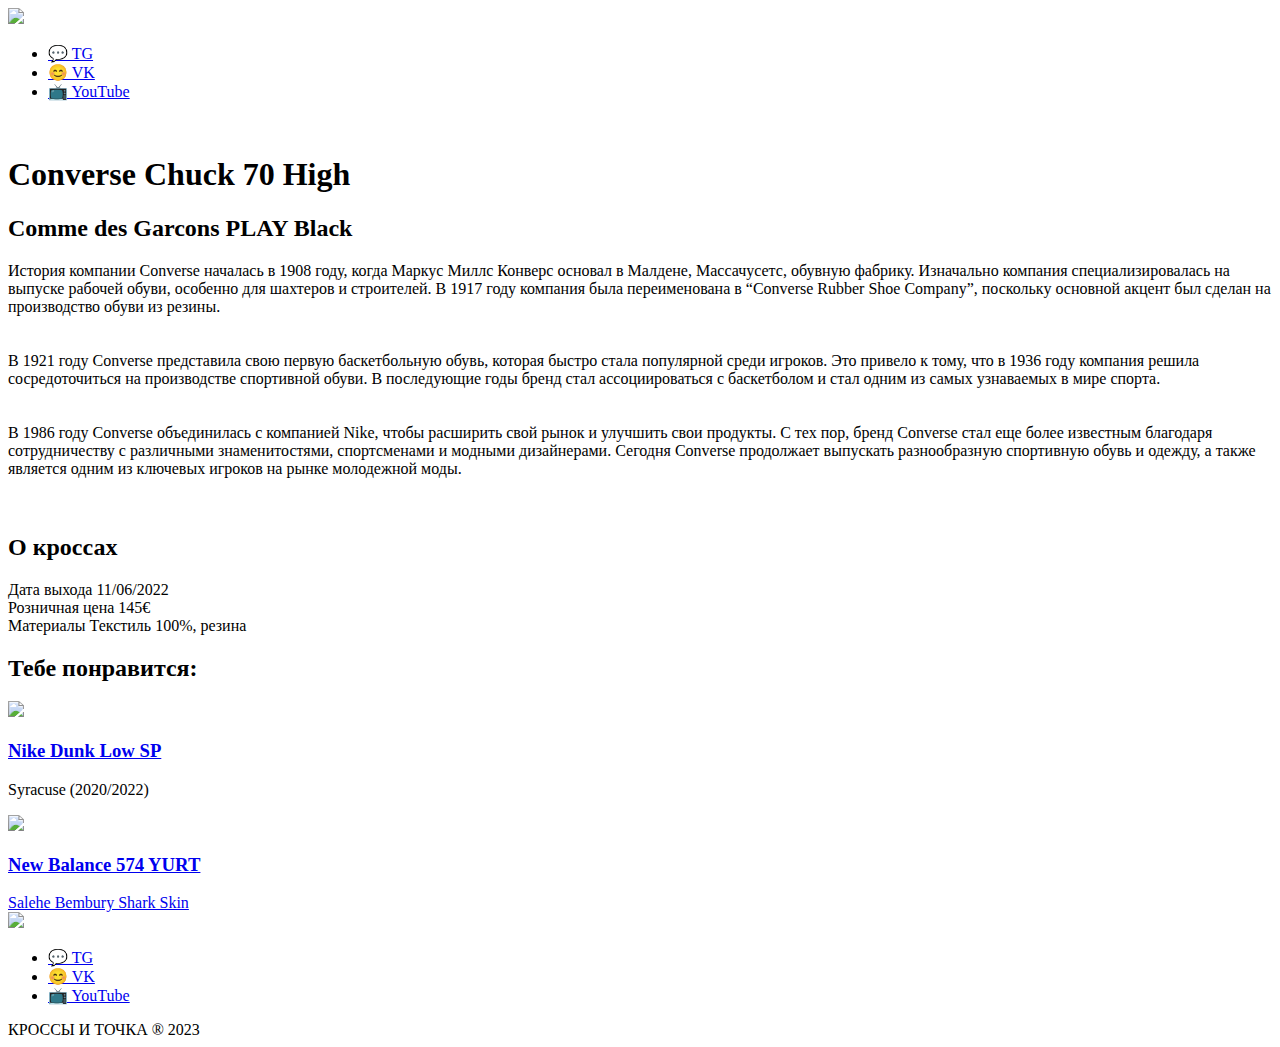
==== index3(3).html @ 868bda97 "Merge 6ede84428cba9a59267b6df7b12e8847ba3fce12 into 9973ef8cdad1fad8cfd1688df6014c74a28e8bb9" ====
<!DOCTYPE html>
<html>
<head>
    <title>Кроссы - и точка</title>
    <link rel="stylesheet" href="index3.css"/>
    <link rel="preconnect" href="https://fonts.googleapis.com">
    <link rel="preconnect" href="https://fonts.gstatic.com" crossorigin>
    <link href="https://fonts.googleapis.com/css2?family=Anonymous+Pro:wght@400;700&family=IBM+Plex+Mono:wght@500&display=swap" rel="stylesheet">
    <meta name="viewport" content="width=device-width, initial-scale=1.0">
</head>
<body>
    <header>
        <div class="container">
            <div class="header-content">
                <a href="index.html"><img src="img/logo.svg" class="logo"></a>
                <div class="social">
                    <nav class="nav-menu">
                    <ul>
                    <li><a href="https://t.me/der_res" class="link-social">💬 TG</a></li>
                    <li><a href="https://vk.com/tima_010101" class="link-social">😊 VK</a></li>
                    <li><a href="https://www.youtube.com/channel/UChY-dPrZ0GXgKf8XBsyh7aA" class="link-social">📺 YouTube</a></li>
                    </ul>
                    </nav>
                </div>
            </div>
        </div>
    </header>
    <main>
        <div class="container">
            <div class="block-card">
                <div class="image-cross">
                    <img src="img\sneaker-big__img (2).png" alt="" class="image-cross1">
                </div>
                <div class="big-text">
                    <h1 class="big">Converse Chuck 70 High</h1>
                </div>
                <div class="big">
                    <h2 class="medium">
                        Comme des Garcons PLAY Black
                    </h2>
                </div>
                <div class="element">
                <div class="block-text-left">
                    <a class="small">История компании Converse началась в 1908 году, когда Маркус Миллс Конверс основал в Малдене, Массачусетс, обувную фабрику. Изначально компания специализировалась на выпуске рабочей обуви, особенно для шахтеров и строителей. В 1917 году компания была переименована в “Converse Rubber Shoe Company”, поскольку основной акцент был сделан на производство обуви из резины.<br><br><br>

                        В 1921 году Converse представила свою первую баскетбольную обувь, которая быстро стала популярной среди игроков. Это привело к тому, что в 1936 году компания решила сосредоточиться на производстве спортивной обуви. В последующие годы бренд стал ассоциироваться с баскетболом и стал одним из самых узнаваемых в мире спорта.<br><br><br>
                        
                        В 1986 году Converse объединилась с компанией Nike, чтобы расширить свой рынок и улучшить свои продукты. С тех пор, бренд Converse стал еще более известным благодаря сотрудничеству с различными знаменитостями, спортсменами и модными дизайнерами. Сегодня Converse продолжает выпускать разнообразную спортивную обувь и одежду, а также является одним из ключевых игроков на рынке молодежной моды.<br><br><br>
                    </a>
                </div>
            <div class="block-text-right">
                <div class="forblockrightposition">
                    <div class="block-for-margin">
                    <h2 class="medium-1">О кроссах</h2>
                    <div class="separator"></div>
                    <div class="block-text-right-content">
                        <a class="very-small">Дата выхода</a>
                        <a class="very-small1">11/06/2022</a>
                        </div>
                    <div class="separator"></div>
                    <div class="block-text-right-content">
                        <a class="very-small">Розничная цена</a>
                        <a class="very-small1">145€</a>
                        </div>
                    <div class="separator"></div>
                    <div class="block-text-right-content">
                        <a class="very-small">Материалы</a>
                        <a class="very-small1">Текстиль 100%, резина</a>
                    </div>
                    <div class="separator"></div>
                </div>
                </div>
                </div>
        </div>
    </div>
</div>

</main>
<div class="container">
    <h2 class="medium-maybe">
        Тебе понравится: 
    </h2>
    <div class="cards">
    <div class="card">
        <a href="index2 (2).html" class="link"><img src="img/7.png" class="card-img"></a>
        <div class="card-text">
            <a href="index2 (2).html" class="link"><h3 class="big-card-text">Nike Dunk Low SP</h3></a>
            <p class="small-text-card">Syracuse (2020/2022)</p>
        </div>
    </div>
    <div class="card" href="index3.html">
        <a href="index3.html" class="link"><img src="img/6.png" class="card-img" href="index3.html"></a>
        <div class="card-text">
            <a href="index3.html" class="link"><h3 class="big-card-text">New Balance 574 YURT</h3></a>
            <a class="small-text-card"  href="index3.html">Salehe Bembury Shark Skin</a>
        </div>
            </div>
        </div>
    </div>
</main>
<footer>
    <div class="container">
        <div class="footer-top">
            <img src="img/logo-footer.svg" class="footer-logo">
            <div class="social">
                <nav class="nav-menu">
                    <ul>
                    <li><a href="https://t.me/der_res" >💬 TG</a></li>
                    <li><a href="https://vk.com/tima_010101">😊 VK</a></li>
                    <li><a href="https://www.youtube.com/channel/UChY-dPrZ0GXgKf8XBsyh7aA">📺 YouTube</a></li>
                    </ul>
                    </nav>
            </div>
        </div>
        <div class="line">
        </div>
        <div class="footer-bottom">
            КРОССЫ И ТОЧКА ® 2023
        </div>
    </div>
</footer>
</body>
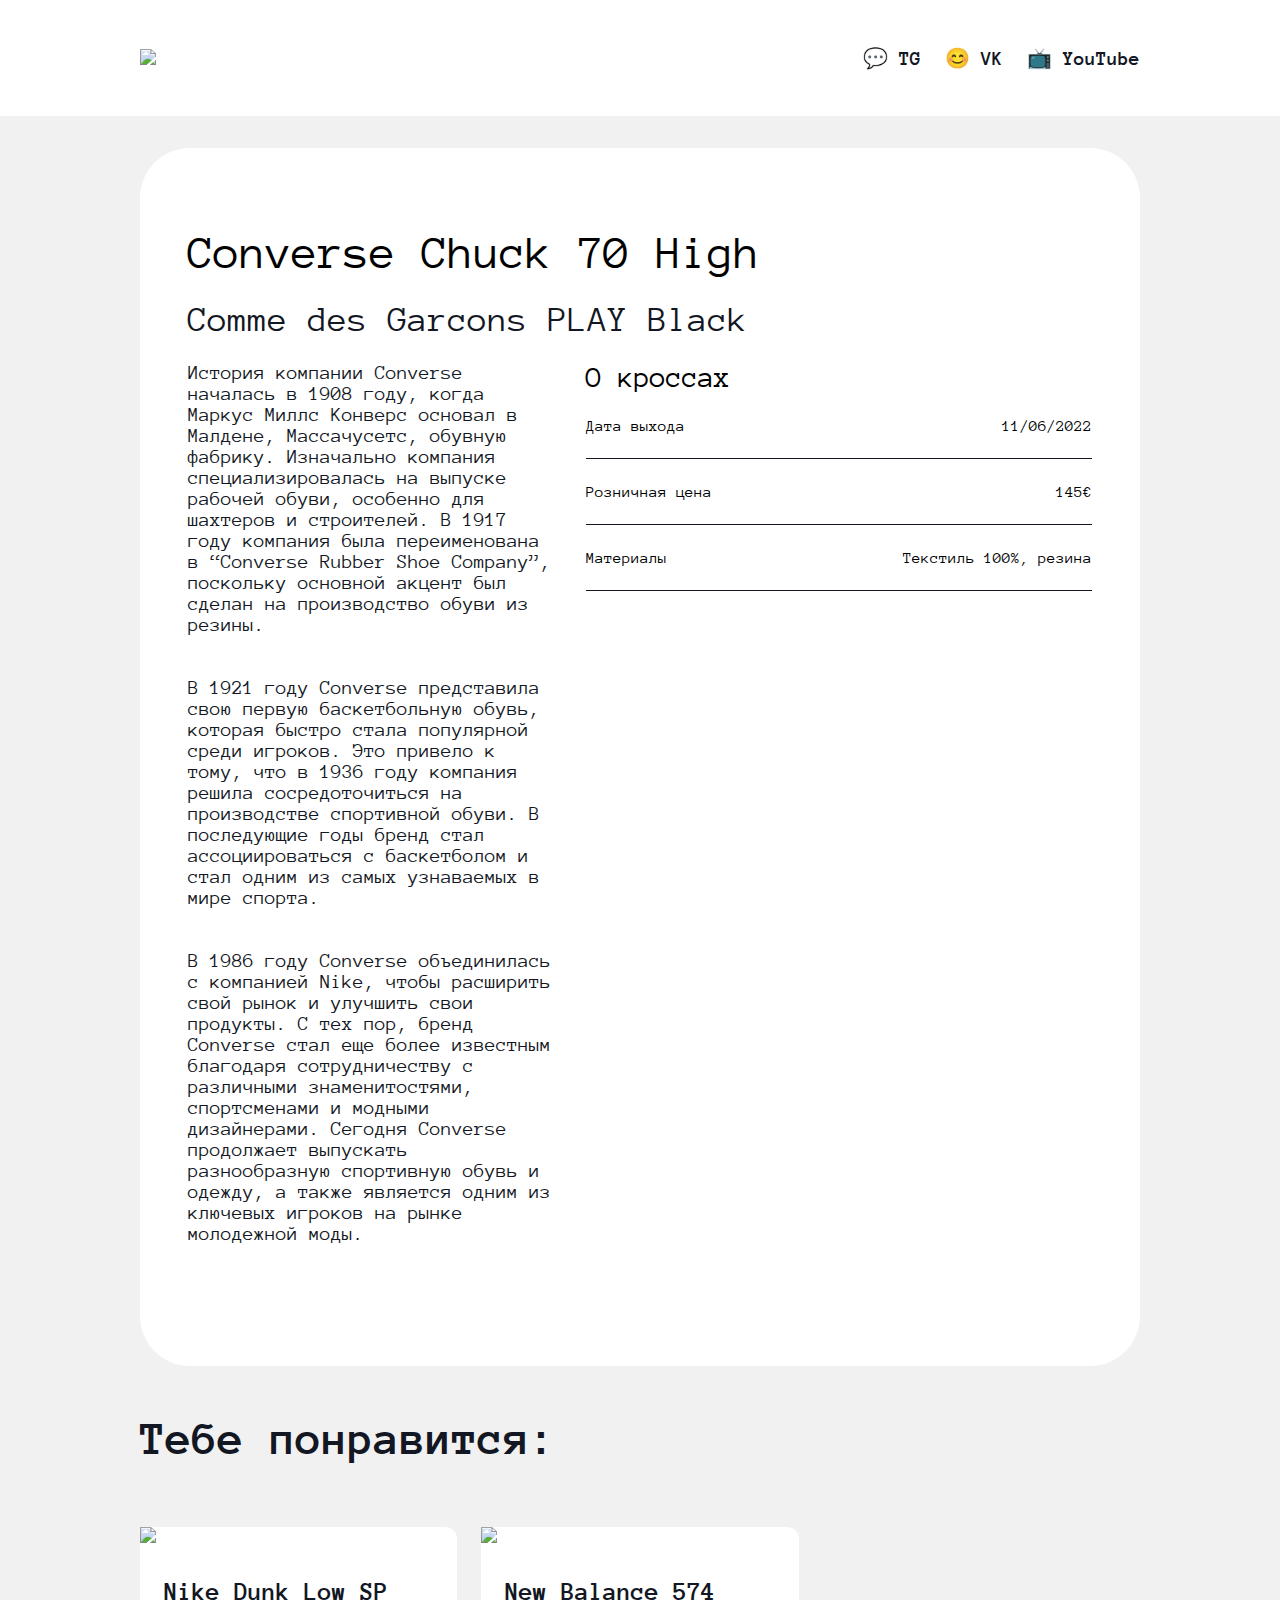
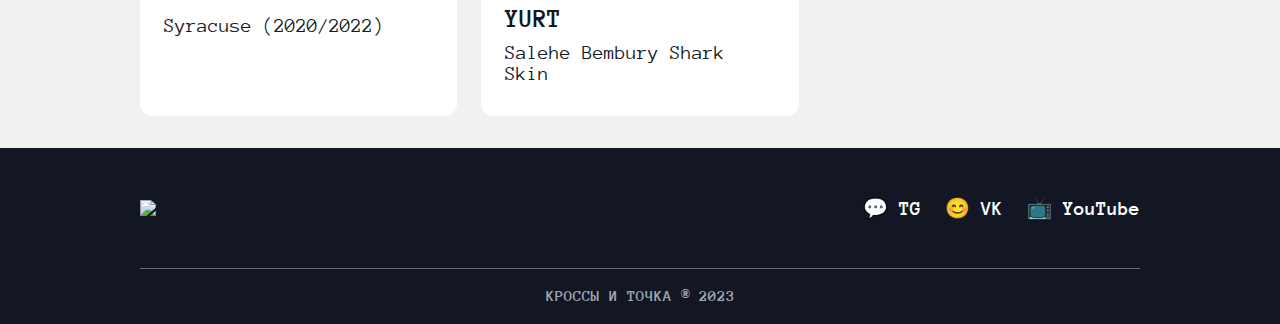
==== commit 735cdbb0: "Add files via upload" ====
--- a/index3(3).html
+++ b/index3(3).html
@@ -1,122 +1,118 @@
-<!DOCTYPE html>
-<html>
-<head>
-    <title>Кроссы - и точка</title>
-    <link rel="stylesheet" href="index3.css"/>
-    <link rel="preconnect" href="https://fonts.googleapis.com">
-    <link rel="preconnect" href="https://fonts.gstatic.com" crossorigin>
-    <link href="https://fonts.googleapis.com/css2?family=Anonymous+Pro:wght@400;700&family=IBM+Plex+Mono:wght@500&display=swap" rel="stylesheet">
-    <meta name="viewport" content="width=device-width, initial-scale=1.0">
-</head>
-<body>
-    <header>
-        <div class="container">
-            <div class="header-content">
-                <a href="index.html"><img src="img/logo.svg" class="logo"></a>
-                <div class="social">
-                    <nav class="nav-menu">
-                    <ul>
-                    <li><a href="https://t.me/der_res" class="link-social">💬 TG</a></li>
-                    <li><a href="https://vk.com/tima_010101" class="link-social">😊 VK</a></li>
-                    <li><a href="https://www.youtube.com/channel/UChY-dPrZ0GXgKf8XBsyh7aA" class="link-social">📺 YouTube</a></li>
-                    </ul>
-                    </nav>
-                </div>
-            </div>
-        </div>
-    </header>
-    <main>
-        <div class="container">
-            <div class="block-card">
-                <div class="image-cross">
-                    <img src="img\sneaker-big__img (2).png" alt="" class="image-cross1">
-                </div>
-                <div class="big-text">
-                    <h1 class="big">Converse Chuck 70 High</h1>
-                </div>
-                <div class="big">
-                    <h2 class="medium">
-                        Comme des Garcons PLAY Black
-                    </h2>
-                </div>
-                <div class="element">
-                <div class="block-text-left">
-                    <a class="small">История компании Converse началась в 1908 году, когда Маркус Миллс Конверс основал в Малдене, Массачусетс, обувную фабрику. Изначально компания специализировалась на выпуске рабочей обуви, особенно для шахтеров и строителей. В 1917 году компания была переименована в “Converse Rubber Shoe Company”, поскольку основной акцент был сделан на производство обуви из резины.<br><br><br>
-
-                        В 1921 году Converse представила свою первую баскетбольную обувь, которая быстро стала популярной среди игроков. Это привело к тому, что в 1936 году компания решила сосредоточиться на производстве спортивной обуви. В последующие годы бренд стал ассоциироваться с баскетболом и стал одним из самых узнаваемых в мире спорта.<br><br><br>
-                        
-                        В 1986 году Converse объединилась с компанией Nike, чтобы расширить свой рынок и улучшить свои продукты. С тех пор, бренд Converse стал еще более известным благодаря сотрудничеству с различными знаменитостями, спортсменами и модными дизайнерами. Сегодня Converse продолжает выпускать разнообразную спортивную обувь и одежду, а также является одним из ключевых игроков на рынке молодежной моды.<br><br><br>
-                    </a>
-                </div>
-            <div class="block-text-right">
-                <div class="forblockrightposition">
-                    <div class="block-for-margin">
-                    <h2 class="medium-1">О кроссах</h2>
-                    <div class="separator"></div>
-                    <div class="block-text-right-content">
-                        <a class="very-small">Дата выхода</a>
-                        <a class="very-small1">11/06/2022</a>
-                        </div>
-                    <div class="separator"></div>
-                    <div class="block-text-right-content">
-                        <a class="very-small">Розничная цена</a>
-                        <a class="very-small1">145€</a>
-                        </div>
-                    <div class="separator"></div>
-                    <div class="block-text-right-content">
-                        <a class="very-small">Материалы</a>
-                        <a class="very-small1">Текстиль 100%, резина</a>
-                    </div>
-                    <div class="separator"></div>
-                </div>
-                </div>
-                </div>
-        </div>
-    </div>
-</div>
-
-</main>
-<div class="container">
-    <h2 class="medium-maybe">
-        Тебе понравится: 
-    </h2>
-    <div class="cards">
-    <div class="card">
-        <a href="index2 (2).html" class="link"><img src="img/7.png" class="card-img"></a>
-        <div class="card-text">
-            <a href="index2 (2).html" class="link"><h3 class="big-card-text">Nike Dunk Low SP</h3></a>
-            <p class="small-text-card">Syracuse (2020/2022)</p>
-        </div>
-    </div>
-    <div class="card" href="index3.html">
-        <a href="index3.html" class="link"><img src="img/6.png" class="card-img" href="index3.html"></a>
-        <div class="card-text">
-            <a href="index3.html" class="link"><h3 class="big-card-text">New Balance 574 YURT</h3></a>
-            <a class="small-text-card"  href="index3.html">Salehe Bembury Shark Skin</a>
-        </div>
-            </div>
-        </div>
-    </div>
-</main>
-<footer>
-    <div class="container">
-        <div class="footer-top">
-            <img src="img/logo-footer.svg" class="footer-logo">
-            <div class="social">
-                <nav class="nav-menu">
-                    <ul>
-                    <li><a href="https://t.me/der_res" >💬 TG</a></li>
-                    <li><a href="https://vk.com/tima_010101">😊 VK</a></li>
-                    <li><a href="https://www.youtube.com/channel/UChY-dPrZ0GXgKf8XBsyh7aA">📺 YouTube</a></li>
-                    </ul>
-                    </nav>
-            </div>
-        </div>
-        <div class="line">
-        </div>
-        <div class="footer-bottom">
-            КРОССЫ И ТОЧКА ® 2023
-        </div>
-    </div>
-</footer>
-</body>
+<!DOCTYPE html>
+<html>
+<head>
+    <title>Кроссы - и точка</title>
+    <link rel="stylesheet" href="index3.css"/>
+    <link rel="preconnect" href="https://fonts.googleapis.com">
+    <link rel="preconnect" href="https://fonts.gstatic.com" crossorigin>
+    <link href="https://fonts.googleapis.com/css2?family=Anonymous+Pro:wght@400;700&family=IBM+Plex+Mono:wght@500&display=swap" rel="stylesheet">
+    <meta name="viewport" content="width=device-width, initial-scale=1.0">
+</head>
+<body>
+    <header>
+        <div class="container">
+            <div class="header-content">
+                <a href="index.html"><img src="img/logo.svg" class="logo"></a>
+                <div class="social">
+                    <nav class="nav-menu">
+                    <ul>
+                    <li><a href="https://t.me/der_res" class="link-social">💬 TG</a></li>
+                    <li><a href="https://vk.com/tima_010101" class="link-social">😊 VK</a></li>
+                    <li><a href="https://www.youtube.com/channel/UChY-dPrZ0GXgKf8XBsyh7aA" class="link-social">📺 YouTube</a></li>
+                    </ul>
+                    </nav>
+                </div>
+            </div>
+        </div>
+    </header>
+    <main>
+        <div class="container">
+            <div class="block-card">
+                <div class="image-cross">
+                    <img src="img\sneaker-big__img (2).png" alt="" class="image-cross1">
+                </div>
+                <div class="big-text">
+                    <h2 class="big">Converse Chuck 70 High</h2>
+                </div>
+                <div class="big">
+                    <h2 class="medium">
+                        Comme des Garcons PLAY Black
+                    </h2>
+                </div>
+                <div class="element">
+                <div class="block-text-left">
+                    <p class="small">История компании Converse началась в 1908 году, когда Маркус Миллс Конверс основал в Малдене, Массачусетс, обувную фабрику. Изначально компания специализировалась на выпуске рабочей обуви, особенно для шахтеров и строителей. В 1917 году компания была переименована в “Converse Rubber Shoe Company”, поскольку основной акцент был сделан на производство обуви из резины.<br><br><br>
+
+                        В 1921 году Converse представила свою первую баскетбольную обувь, которая быстро стала популярной среди игроков. Это привело к тому, что в 1936 году компания решила сосредоточиться на производстве спортивной обуви. В последующие годы бренд стал ассоциироваться с баскетболом и стал одним из самых узнаваемых в мире спорта.<br><br><br>
+                        
+                        В 1986 году Converse объединилась с компанией Nike, чтобы расширить свой рынок и улучшить свои продукты. С тех пор, бренд Converse стал еще более известным благодаря сотрудничеству с различными знаменитостями, спортсменами и модными дизайнерами. Сегодня Converse продолжает выпускать разнообразную спортивную обувь и одежду, а также является одним из ключевых игроков на рынке молодежной моды.<br><br><br>
+                    </p>
+                </div>
+            <div class="block-text-right">
+                <div class="forblockrightposition">
+                    <div class="block-for-margin">
+                    <h3 class="medium-1">О кроссах</h3>
+                    <div class="block-text-right-content">
+                        <p class="very-small">Дата выхода</p>
+                        <p class="very-small1">11/06/2022</p>
+                        </div>
+                    <div class="block-text-right-content">
+                        <p class="very-small">Розничная цена</p>
+                        <p class="very-small1">145€</p>
+                        </div>
+                    <div class="block-text-right-content">
+                        <p class="very-small">Материалы</p>
+                        <p class="very-small1">Текстиль 100%, резина</p>
+                    </div>
+                </div>
+                </div>
+                </div>
+        </div>
+    </div>
+</div>
+
+</main>
+<div class="container">
+    <h2 class="medium-maybe">
+        Тебе понравится: 
+    </h2>
+    <div class="cards">
+    <div class="card">
+        <a href="index2 (2).html" class="link"><img src="img/7.png" class="card-img"></a>
+        <div class="card-text">
+            <a href="index2 (2).html" class="link"><h3 class="big-card-text">Nike Dunk Low SP</h3></a>
+            <p class="small-text-card">Syracuse (2020/2022)</p>
+        </div>
+    </div>
+    <div class="card" href="index3.html">
+        <a href="index3.html" class="link"><img src="img/6.png" class="card-img" href="index3.html"></a>
+        <div class="card-text">
+            <a href="index3.html" class="link"><h3 class="big-card-text">New Balance 574 YURT</h3></a>
+            <a class="small-text-card"  href="index3.html">Salehe Bembury Shark Skin</a>
+        </div>
+            </div>
+        </div>
+    </div>
+</main>
+<footer>
+    <div class="container">
+        <div class="footer-top">
+            <img src="img/logo-footer.svg" class="footer-logo">
+            <div class="social">
+                <nav class="nav-menu">
+                    <ul>
+                    <li><a href="https://t.me/der_res" >💬 TG</a></li>
+                    <li><a href="https://vk.com/tima_010101">😊 VK</a></li>
+                    <li><a href="https://www.youtube.com/channel/UChY-dPrZ0GXgKf8XBsyh7aA">📺 YouTube</a></li>
+                    </ul>
+                    </nav>
+            </div>
+        </div>
+        <div class="line">
+        </div>
+        <div class="footer-bottom">
+            КРОССЫ И ТОЧКА ® 2023
+        </div>
+    </div>
+</footer>
+</body>--- a/index3.css
+++ b/index3.css
@@ -0,0 +1,349 @@
+body {
+    background-color:#F1F1F1;
+    font-family:'Anonymous Pro','Russo One';
+    margin:0px;
+}
+header {
+    background-color: #fff;
+    padding:30px 0px;
+}
+.header-content {
+    align-items: center;
+    justify-content: space-between;
+    display: flex;
+}
+h3, p, h2{
+    margin: 0;
+}
+.block-text-right-content {
+    display: flex;
+    justify-content: space-between;
+}
+.logo {
+    width:212px;
+}
+.image-cross {
+    display: flex;
+    align-items: center;
+}
+.social {
+    display:flex;
+    gap:24px;
+}
+nav ul {
+    display: flex;
+    list-style: none;
+    gap:24px;
+    padding: 0;
+}
+.element {
+    display: flex;
+    flex-direction: row;
+}
+.social a{
+    font-size:20px;
+    color:#121723;
+    text-decoration:none;
+    font-weight: 700;
+}
+.footer a {
+    font-weight: 700;
+}
+.new {
+    font-family: 'IBM Plex Mono';
+    font-size: 48px;
+    color:#121723;
+    margin-top:32px;
+}
+.container {
+    max-width: 1440px;
+    padding: 0 140px;
+    box-sizing: border-box;
+    margin: 0 auto;
+   }
+.block-card {
+    width:100%;
+    margin: 0 auto;
+    border-radius:50px;
+    background-color: #fff;
+    margin-top: 32px;
+    box-sizing: border-box;
+    padding:48px 48px 48px 48px;
+    padding-right: 48px;
+}
+.big-text {
+    width:100%;
+    font-size:48px;
+    font-weight: 400;
+    margin-top:32px;
+}
+.big {
+    font-size:48px;
+    font-weight: 400;
+}
+.block-content {
+    justify-content: space-between;
+    display: flex;
+}
+.block-text-left {
+    justify-content: space-between;
+    display: inline-block;
+    width:506px;
+}
+.small {
+    font-size:20px;
+    color:#121723;
+    width:100%;
+    max-width:506px;
+    margin-bottom: 32px;
+}
+.medium-text {
+    width:100%;
+    font-weight: 400;
+    margin-bottom: 24px;
+    max-width:327px;
+    height:20px;
+}
+
+.for-right-parametrs {
+    float: right;
+    display: flex;
+    justify-content: center;
+    align-items: center;
+}
+.medium {
+    font-size:36px;
+    color:#121723;
+    font-weight:400;
+    margin-top:24px;
+    margin-bottom:24px;
+    padding:0;
+    margin-left:auto;
+    margin-left:0;
+}
+.block-text-right {
+    width:100%;
+    max-width:506px;
+    gap:24px;
+    margin-left: 32px;
+    justify-content: space-between;
+}
+.medium-1 {
+    font-size:30px;
+    font-weight: 400;
+}
+footer {
+    background-color:#121723;
+    padding:32px 0 20px 0;
+}
+.footer-top {
+    display:flex;
+    align-items: center;
+    justify-content: space-between;
+    margin-bottom: 32px;
+}
+.footer-top .social a {
+    color:#fff;
+}
+.line {
+    height:1px;
+    background-color: rgba(230, 232, 236, 40%);
+}
+.footer-logo {
+    width:300px;
+}
+.footer-bottom {
+    text-align: center;
+    font-size: 16px;
+    color:#A1A6B4;
+    font-weight: 700;
+    margin-top:18px;
+}footer {
+    background-color:#121723;
+    padding:32px 0 20px 0;
+}
+.footer-top {
+    display:flex;
+    align-items: center;
+    justify-content: space-between;
+    margin-bottom: 32px;
+}
+.footer-top .social a {
+    color:#fff;
+}
+.card:hover {
+    transform: translateY(-10px);
+}
+.separator1 {
+    height:1px;
+    background-color: rgba(230, 232, 236, 40%);
+}
+.link {
+    text-decoration: none;
+}
+.footer-logo {
+    width:300px;
+}
+.footer-bottom {
+    text-align: center;
+    font-size: 16px;
+    color:#A1A6B4;
+    font-weight: 700;
+    margin-top:18px;
+}
+.medium-maybe {
+    margin-top:48px;
+    margin-bottom: 32px;
+    font-size:48px;
+    width:100%;
+    color:#121723;
+}
+.cards {
+    display: flex;
+    flex-wrap: wrap;
+    gap:24px;
+    padding: 32px 0;
+    margin-top:32px;
+}
+.very-small1 {
+    float: right;
+}
+.card-img {
+    width: 100%;
+}
+.card-img1 {
+    width: 100%;
+    border-radius: 12px;
+}
+.card-text {
+    padding: 32px 24px;
+    display: flex;
+    flex-direction: column;
+    gap:10px;
+    align-content: start;
+    align-items: start;
+}
+.big-card-text {
+    color:#121723;
+    font-size:26px;
+    font-weight:700;
+    text-decoration: none;
+}
+.block-text-right-content {
+    border-bottom:1px solid #121723;
+    padding:24px 0px;
+}
+.small-text-card {
+    color:#121723;
+    font-size: 20px;
+    font-weight:400;
+    text-decoration: none;
+}
+.card {
+    border-radius: 12px;
+    width:calc(33.3333% - 16px);
+    background-color: #fff;
+    transition: 0.3s all;
+}
+@media screen and (max-width: 1000px) {
+.image-cross1{
+    width:100%;
+    max-width:327px;
+    height:172px;
+}
+.big {
+    font-size:32px;
+    text-decoration: none;
+}
+.block-card {
+    padding:24px;
+    border-radius: 12px;
+}
+.medium-text {
+    width:100%;
+    margin-bottom:24px;
+}
+.link {
+    text-decoration: none;
+}
+.block-text-left {
+    width:100%;
+    display:flex;
+    flex-direction: column;
+}
+.small {
+    font-size:16px;
+    width:100%;
+    max-width: 327px;
+}
+.block-text-right {
+    margin-left: 0px;
+    width:100%;
+}
+.medium-maybe {
+    font-size: 32px;
+}
+.favotire-text-paramters {
+    margin-top: 32px;
+}
+}
+@media screen and (max-width: 1000px) {
+    .card {
+    width:calc(100% - 12px);
+    }
+    .container {
+        padding:0px 24px;
+        margin: 0 auto;
+    }
+    .element {
+        display:flex;
+        flex-direction: column;
+    }
+.big-text {
+    height:64px;
+    width:100%;
+    max-width:327px;
+}
+.medium-text {
+    margin-top:24px;
+    margin-bottom:24px;
+}
+.medium {
+    font-size: 20px;
+}
+}
+@media screen and (max-width: 820px) {
+    .header-content {
+        flex-direction: column;
+    }
+    .new {
+        font-size:38px;
+    }
+    .container {
+        padding: 0 80px;
+    }
+}
+@media screen and (max-width: 760px) {
+    .footer-top {
+        flex-direction:column;
+        margin-bottom: 15px;
+    }
+    .container {
+        padding:0px 16px;
+    }
+    .medium-text {
+        margin:0px 24px;
+
+    }
+}
+
+@media screen and (max-width: 600px) {
+   .container {
+    padding:0 16px;
+   }
+}
+@media screen and (max-width: 500px) {
+    .card {
+        width:100%;
+    }
+}